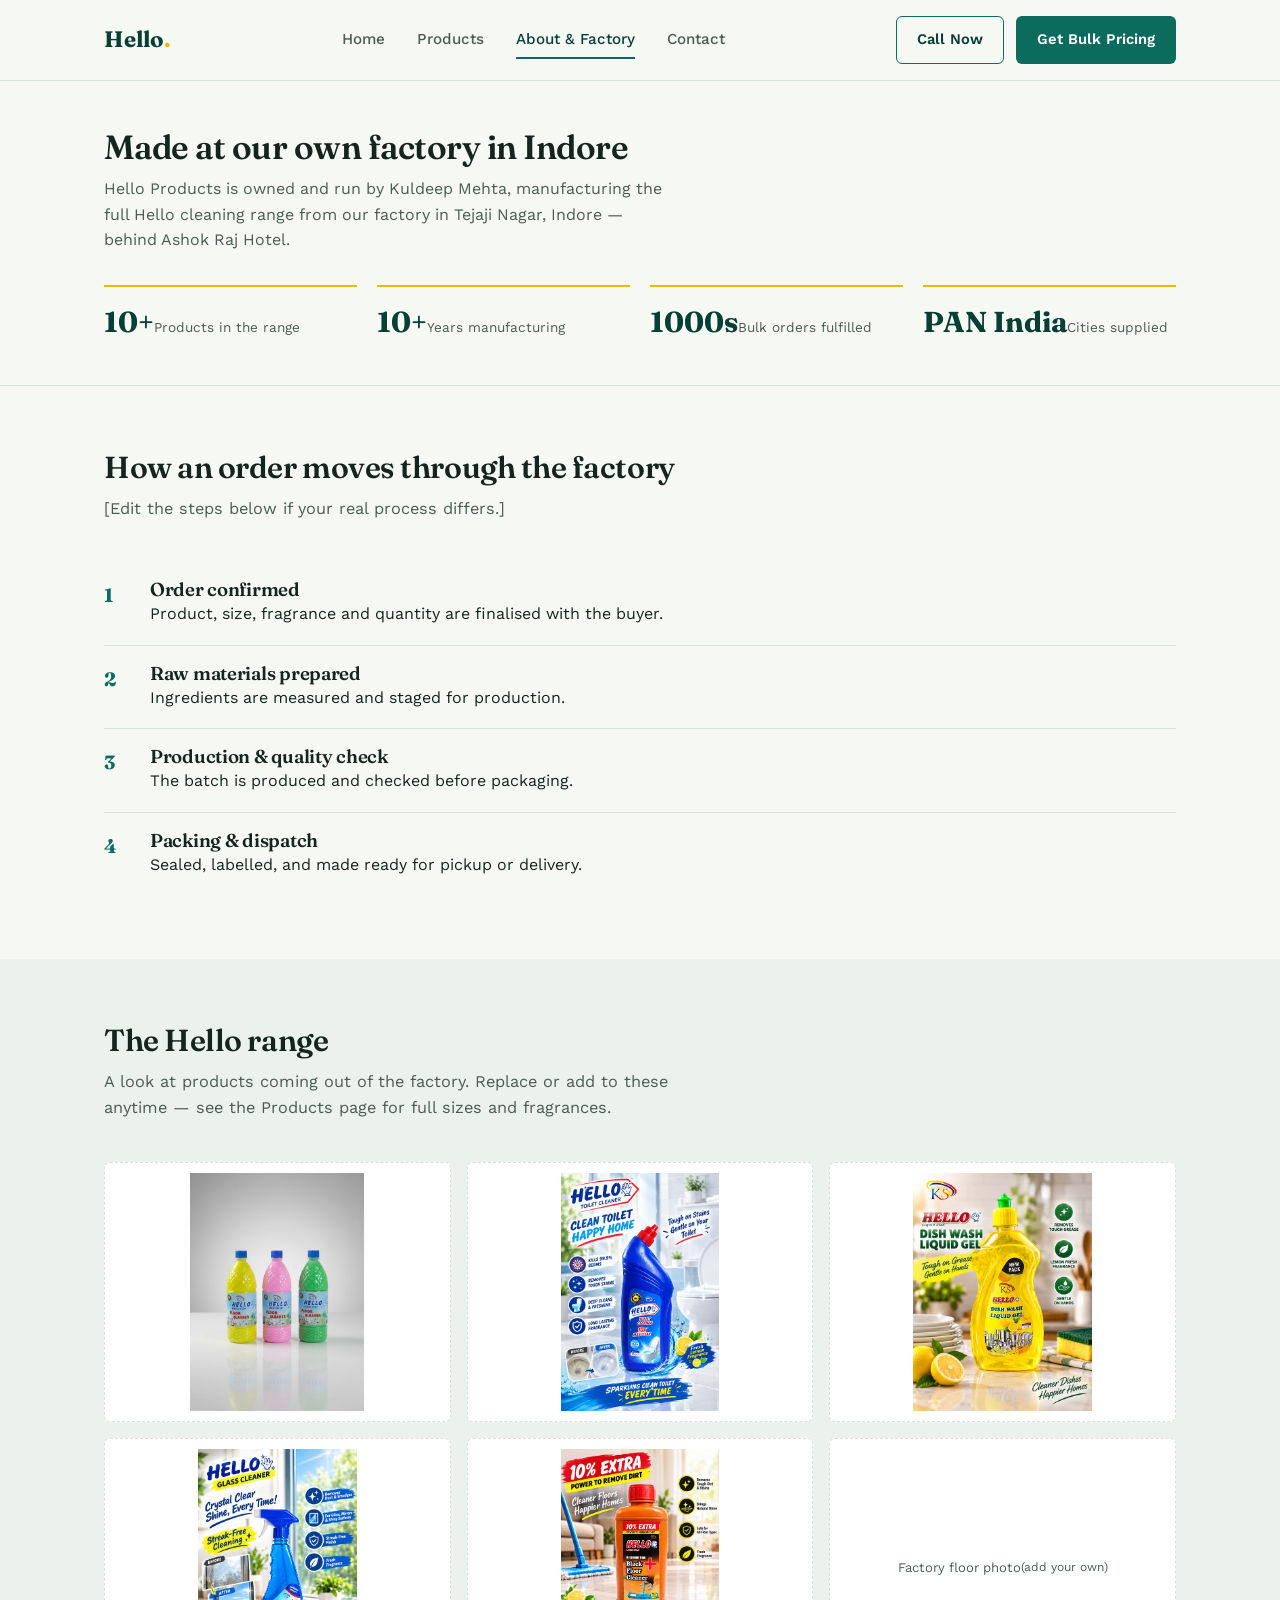
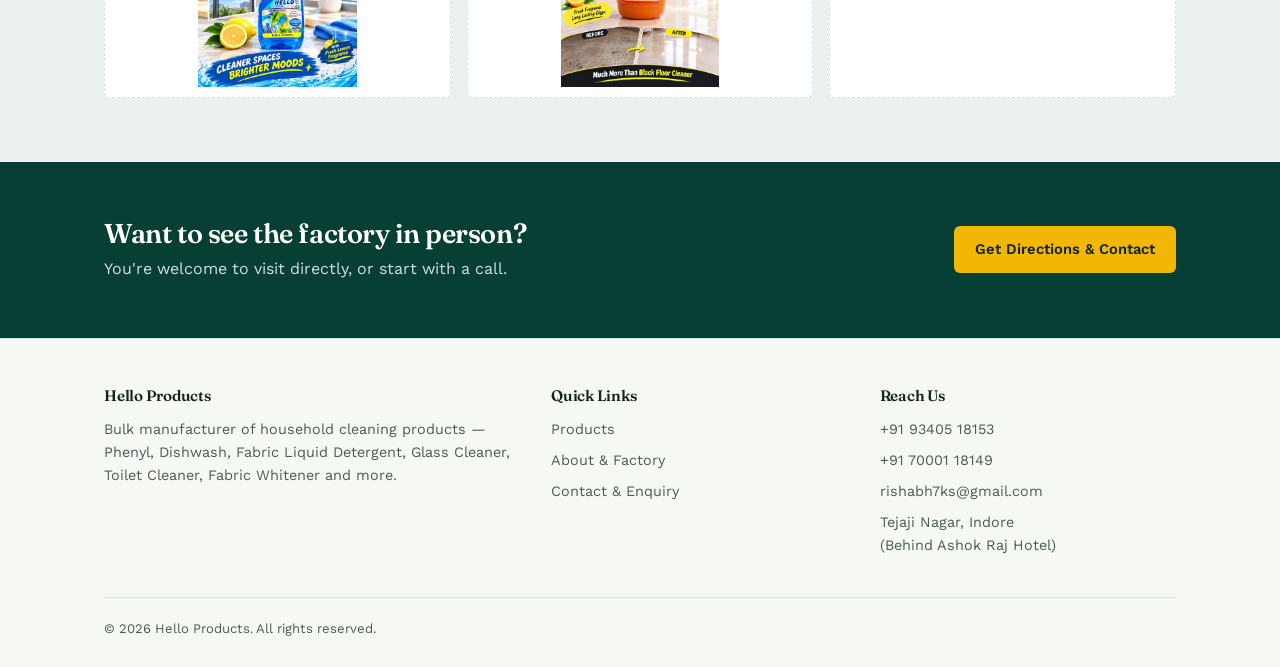
==== about.html @ 66c2fba4 "initial push" ====
<!DOCTYPE html>
<html lang="en">
<head>
<meta charset="UTF-8">
<meta name="viewport" content="width=device-width, initial-scale=1.0">
<title>About &amp; Factory — Hello Products</title>
<meta name="description" content="Hello Products is manufactured at our own factory in Tejaji Nagar, Indore, under owner Kuldeep Mehta.">
<link rel="stylesheet" href="styles.css">
</head>
<body>

<header class="site-header">
  <div class="header-inner">
    <a href="index.html" class="logo">Hello<span>.</span></a>
    <nav class="main-nav">
      <a href="index.html">Home</a>
      <a href="products.html">Products</a>
      <a href="about.html" class="active">About &amp; Factory</a>
      <a href="contact.html">Contact</a>
    </nav>
    <div class="header-actions">
      <a href="tel:+919340518153" class="btn btn-outline">Call Now</a>
      <a href="contact.html" class="btn btn-primary">Get Bulk Pricing</a>
    </div>
    <button class="nav-toggle" aria-label="Toggle menu">&#9776;</button>
  </div>
</header>

<section class="page-header">
  <div class="wrap">
    <h1>Made at our own factory in Indore</h1>
    <p>Hello Products is owned and run by Kuldeep Mehta, manufacturing the full Hello cleaning range from our factory in Tejaji Nagar, Indore — behind Ashok Raj Hotel.</p>
    <div class="factory-stats">
      <div class="stat"><span class="num">10+</span><span>Products in the range</span></div>
      <div class="stat"><span class="num">10+</span><span>Years manufacturing</span></div>
      <div class="stat"><span class="num">1000s</span><span>Bulk orders fulfilled</span></div>
      <div class="stat"><span class="num">PAN India</span><span>Cities supplied</span></div>
    </div>
  </div>
</section>

<section>
  <div class="wrap">
    <div class="section-head">
      <h2>How an order moves through the factory</h2>
      <p>[Edit the steps below if your real process differs.]</p>
    </div>
    <ol class="process-list">
      <li>
        <div>
          <h3>Order confirmed</h3>
          <p>Product, size, fragrance and quantity are finalised with the buyer.</p>
        </div>
      </li>
      <li>
        <div>
          <h3>Raw materials prepared</h3>
          <p>Ingredients are measured and staged for production.</p>
        </div>
      </li>
      <li>
        <div>
          <h3>Production &amp; quality check</h3>
          <p>The batch is produced and checked before packaging.</p>
        </div>
      </li>
      <li>
        <div>
          <h3>Packing &amp; dispatch</h3>
          <p>Sealed, labelled, and made ready for pickup or delivery.</p>
        </div>
      </li>
    </ol>
  </div>
</section>

<section class="section-alt">
  <div class="wrap">
    <div class="section-head">
      <h2>The Hello range</h2>
      <p>A look at products coming out of the factory. Replace or add to these anytime — see the Products page for full sizes and fragrances.</p>
    </div>
    <div class="gallery-grid">
      <div class="gallery-item"><img src="images/phenyl-1l.jpg" alt="Hello Phenyl bottles"></div>
      <div class="gallery-item"><img src="images/toilet-cleaner.jpg" alt="Hello Toilet Cleaner"></div>
      <div class="gallery-item"><img src="images/dishwash.jpg" alt="Hello Dishwash Liquid Gel"></div>
      <div class="gallery-item"><img src="images/glass-cleaner.jpg" alt="Hello Glass Cleaner"></div>
      <div class="gallery-item"><img src="images/black-phenyl.jpg" alt="Hello Dr. Black Phenyl"></div>
      <div class="gallery-item">Factory floor photo<br><span style="font-size:0.75rem;">(add your own)</span></div>
    </div>
  </div>
</section>

<section class="cta-band">
  <div class="wrap">
    <div>
      <h2>Want to see the factory in person?</h2>
      <p>You're welcome to visit directly, or start with a call.</p>
    </div>
    <div class="cta-actions">
      <a href="contact.html" class="btn btn-accent">Get Directions &amp; Contact</a>
    </div>
  </div>
</section>

<footer class="site-footer">
  <div class="wrap">
    <div class="footer-grid">
      <div class="footer-col">
        <h4>Hello Products</h4>
        <p>Bulk manufacturer of household cleaning products — Phenyl, Dishwash, Fabric Liquid Detergent, Glass Cleaner, Toilet Cleaner, Fabric Whitener and more.</p>
      </div>
      <div class="footer-col">
        <h4>Quick Links</h4>
        <a href="products.html">Products</a>
        <a href="about.html">About &amp; Factory</a>
        <a href="contact.html">Contact &amp; Enquiry</a>
      </div>
      <div class="footer-col">
        <h4>Reach Us</h4>
        <a href="tel:+919340518153">+91 93405 18153</a>
        <a href="tel:+917000118149">+91 70001 18149</a>
        <a href="mailto:rishabh7ks@gmail.com">rishabh7ks@gmail.com</a>
        <p>Tejaji Nagar, Indore<br>(Behind Ashok Raj Hotel)</p>
      </div>
    </div>
    <div class="footer-bottom">
      &copy; 2026 Hello Products. All rights reserved.
    </div>
  </div>
</footer>

<script src="script.js"></script>
</body>
</html>
---- styles.css ----
@import url('https://fonts.googleapis.com/css2?family=Fraunces:opsz,wght@9..144,500;9..144,600;9..144,700&family=Work+Sans:wght@400;500;600&display=swap');

:root{
  --paper:#F6F8F4;
  --paper-alt:#EBF1EC;
  --ink:#16241F;
  --ink-soft:#4B5B54;
  --teal:#0B6B5C;
  --teal-deep:#073F35;
  --citrus:#F2B705;
  --line:#D8E2DC;
  --white:#FFFFFF;
  --radius:6px;
  --maxw:1120px;
}

*{box-sizing:border-box;margin:0;padding:0;}

html{scroll-behavior:smooth;}

body{
  font-family:'Work Sans',sans-serif;
  color:var(--ink);
  background:var(--paper);
  line-height:1.6;
  font-size:16px;
}

h1,h2,h3,h4{
  font-family:'Fraunces',serif;
  font-weight:600;
  line-height:1.12;
  letter-spacing:-0.015em;
}

a{color:inherit;text-decoration:none;}

img{max-width:100%;display:block;}

.wrap{
  max-width:var(--maxw);
  margin:0 auto;
  padding:0 24px;
}

/* ---------- Header ---------- */
.site-header{
  border-bottom:1px solid var(--line);
  background:var(--paper);
  position:sticky;
  top:0;
  z-index:50;
}
.header-inner{
  display:flex;
  align-items:center;
  justify-content:space-between;
  padding:16px 24px;
  max-width:var(--maxw);
  margin:0 auto;
}
.logo{
  font-family:'Fraunces',serif;
  font-weight:700;
  font-size:1.4rem;
  color:var(--teal-deep);
}
.logo span{color:var(--citrus);}

.main-nav{
  display:flex;
  gap:32px;
  align-items:center;
}
.main-nav a{
  font-size:0.95rem;
  font-weight:500;
  color:var(--ink-soft);
  padding:6px 0;
  border-bottom:2px solid transparent;
}
.main-nav a:hover,
.main-nav a.active{
  color:var(--teal-deep);
  border-bottom-color:var(--teal);
}

.header-actions{
  display:flex;
  gap:12px;
  align-items:center;
}

.btn{
  display:inline-flex;
  align-items:center;
  gap:8px;
  padding:11px 20px;
  border-radius:var(--radius);
  font-weight:600;
  font-size:0.92rem;
  border:1.5px solid transparent;
  cursor:pointer;
}
.btn-primary{
  background:var(--teal);
  color:var(--white);
}
.btn-primary:hover{background:var(--teal-deep);}
.btn-accent{
  background:var(--citrus);
  color:var(--ink);
}
.btn-accent:hover{filter:brightness(0.93);}
.btn-outline{
  background:transparent;
  border-color:var(--teal);
  color:var(--teal-deep);
}
.btn-outline:hover{background:var(--paper-alt);}
.btn-block{width:100%;justify-content:center;}

.nav-toggle{
  display:none;
  background:none;
  border:none;
  font-size:1.6rem;
  color:var(--ink);
  cursor:pointer;
}

/* ---------- Hero ---------- */
.hero{
  padding:80px 0 72px;
  border-bottom:1px solid var(--line);
}
.hero-grid{
  display:grid;
  grid-template-columns:1.1fr 0.9fr;
  gap:64px;
  align-items:center;
}
.eyebrow-plain{
  color:var(--teal-deep);
  font-weight:600;
  font-size:0.95rem;
  letter-spacing:0.02em;
  margin-bottom:18px;
}
.hero h1{
  font-size:2.9rem;
  font-weight:600;
  max-width:560px;
  margin-bottom:24px;
}
.hero p.lede{
  font-size:1.15rem;
  color:var(--ink-soft);
  max-width:480px;
  margin-bottom:32px;
  line-height:1.65;
}
.hero-ctas{
  display:flex;
  gap:14px;
  margin-bottom:32px;
  flex-wrap:wrap;
}
.hero-note{
  font-size:0.88rem;
  color:var(--ink-soft);
  border-left:2px solid var(--citrus);
  padding-left:14px;
  max-width:440px;
  line-height:1.6;
}

.hero-photo-grid{
  display:grid;
  grid-template-columns:1fr 1fr;
  gap:14px;
}
.hero-photo-grid .photo-box{
  aspect-ratio:1/1;
  border-radius:var(--radius);
  border:1px solid var(--line);
  background:var(--white);
  overflow:hidden;
  padding:14px;
}
.hero-photo-grid img{
  display:block;
  width:100%;
  height:100%;
  object-fit:contain;
}

/* ---------- Sections ---------- */
section{padding:64px 0;}
.section-alt{background:var(--paper-alt);}
.section-head{
  max-width:620px;
  margin-bottom:40px;
}
.section-head h2{font-size:1.9rem;margin-bottom:12px;}
.section-head p{color:var(--ink-soft);font-size:1.02rem;}

/* How it works */
.steps{
  display:grid;
  grid-template-columns:repeat(4,1fr);
  gap:24px;
}
.step{
  border-top:2px solid var(--teal);
  padding-top:16px;
}
.step .num{
  font-family:'Fraunces',serif;
  font-weight:700;
  color:var(--teal);
  font-size:1.3rem;
  display:block;
  margin-bottom:8px;
}
.step h3{font-size:1.05rem;margin-bottom:6px;}
.step p{color:var(--ink-soft);font-size:0.92rem;}

/* Product grid */
.product-grid{
  display:grid;
  grid-template-columns:repeat(3,1fr);
  gap:20px;
}
.product-card{
  background:var(--white);
  border:1px solid var(--line);
  border-radius:var(--radius);
  padding:24px;
  display:flex;
  flex-direction:column;
  gap:10px;
}
.product-card .icon-wrap{
  width:44px;height:44px;
  display:flex;align-items:center;justify-content:center;
  background:var(--paper-alt);
  border-radius:var(--radius);
  margin-bottom:6px;
}
.product-card .icon-wrap svg{width:24px;height:24px;}

.card-photo{
  width:100%;
  height:220px;
  border-radius:var(--radius);
  overflow:hidden;
  background:var(--paper-alt);
  margin-bottom:4px;
  padding:10px;
}
.card-photo img{
  display:block;
  width:100%;
  height:100%;
  object-fit:contain;
}
.product-card h3{font-size:1.05rem;}
.product-card p{color:var(--ink-soft);font-size:0.9rem;flex-grow:1;}
.product-card .moq{font-size:0.78rem;color:var(--teal-deep);font-weight:600;}

.variant-group{margin-top:2px;}
.variant-label{
  font-size:0.78rem;
  font-weight:600;
  color:var(--ink-soft);
  display:block;
  margin-bottom:6px;
}
.chip-row{
  display:flex;
  flex-wrap:wrap;
  gap:6px;
  margin-bottom:4px;
}
.chip{
  font-size:0.78rem;
  padding:4px 10px;
  border:1px solid var(--line);
  border-radius:20px;
  background:var(--paper-alt);
  color:var(--ink);
}

.product-card .enquire-link{
  font-size:0.88rem;
  font-weight:600;
  color:var(--teal-deep);
  border-bottom:1.5px solid var(--citrus);
  align-self:flex-start;
}

/* Why us */
.why-grid{
  display:grid;
  grid-template-columns:repeat(2,1fr);
  gap:28px;
}
.why-item{display:flex;gap:16px;}
.why-item .dot{
  width:8px;height:8px;border-radius:50%;
  background:var(--citrus);
  margin-top:9px;flex-shrink:0;
}
.why-item h3{font-size:1.05rem;margin-bottom:4px;}
.why-item p{color:var(--ink-soft);font-size:0.92rem;}

/* CTA band */
.cta-band{
  background:var(--teal-deep);
  color:var(--white);
  padding:56px 0;
}
.cta-band .wrap{
  display:flex;
  justify-content:space-between;
  align-items:center;
  gap:24px;
  flex-wrap:wrap;
}
.cta-band h2{color:var(--white);font-size:1.7rem;max-width:480px;}
.cta-band p{color:#CFE3DC;margin-top:8px;}
.cta-band .cta-actions{display:flex;gap:12px;flex-wrap:wrap;}

/* Footer */
.site-footer{
  border-top:1px solid var(--line);
  padding:48px 0 28px;
}
.footer-grid{
  display:grid;
  grid-template-columns:1.4fr 1fr 1fr;
  gap:32px;
  margin-bottom:32px;
}
.footer-col h4{font-size:0.95rem;margin-bottom:14px;}
.footer-col p, .footer-col a{
  color:var(--ink-soft);
  font-size:0.9rem;
  display:block;
  margin-bottom:8px;
}
.footer-col a:hover{color:var(--teal-deep);}
.footer-bottom{
  border-top:1px solid var(--line);
  padding-top:20px;
  font-size:0.82rem;
  color:var(--ink-soft);
}

/* Page header (non-home pages) */
.page-header{
  padding:48px 0 40px;
  border-bottom:1px solid var(--line);
}
.page-header h1{font-size:2.1rem;margin-bottom:10px;}
.page-header p{color:var(--ink-soft);max-width:560px;}

/* About page */
.factory-stats{
  display:grid;
  grid-template-columns:repeat(4,1fr);
  gap:20px;
  margin-top:32px;
}
.stat{
  border-top:2px solid var(--citrus);
  padding-top:12px;
}
.stat .num{
  font-family:'Fraunces',serif;
  font-weight:700;
  font-size:1.8rem;
  color:var(--teal-deep);
}
.stat span{color:var(--ink-soft);font-size:0.85rem;}

.gallery-grid{
  display:grid;
  grid-template-columns:repeat(3,1fr);
  gap:16px;
}
.gallery-item{
  aspect-ratio:4/3;
  background:var(--white);
  border:1px dashed var(--line);
  border-radius:var(--radius);
  overflow:hidden;
  display:flex;
  align-items:center;
  justify-content:center;
  color:var(--ink-soft);
  font-size:0.82rem;
  text-align:center;
  padding:12px;
}
.gallery-item:has(img){padding:10px;}
.gallery-item img{
  display:block;
  width:100%;
  height:100%;
  object-fit:contain;
}

.process-list{
  counter-reset:process;
  margin-top:8px;
}
.process-list li{
  counter-increment:process;
  display:flex;
  gap:18px;
  padding:18px 0;
  border-bottom:1px solid var(--line);
}
.process-list li:last-child{border-bottom:none;}
.process-list li::before{
  content:counter(process);
  font-family:'Fraunces',serif;
  font-weight:700;
  color:var(--teal);
  font-size:1.2rem;
  flex-shrink:0;
  width:28px;
}

/* Contact page */
.contact-grid{
  display:grid;
  grid-template-columns:1fr 1fr;
  gap:48px;
}
.contact-info-block{
  margin-bottom:28px;
}
.contact-info-block h3{font-size:1rem;margin-bottom:6px;}
.contact-info-block p, .contact-info-block a{color:var(--ink-soft);font-size:0.95rem;}

.form-field{margin-bottom:18px;}
.form-field label{
  display:block;
  font-size:0.88rem;
  font-weight:600;
  margin-bottom:6px;
}
.form-field input,
.form-field select,
.form-field textarea{
  width:100%;
  padding:11px 12px;
  border:1px solid var(--line);
  border-radius:var(--radius);
  font-family:'Work Sans',sans-serif;
  font-size:0.95rem;
  background:var(--white);
  color:var(--ink);
}
.form-field textarea{resize:vertical;min-height:90px;}
.form-field input:focus,
.form-field select:focus,
.form-field textarea:focus{
  outline:2px solid var(--teal);
  outline-offset:1px;
}
.char-count{
  font-size:0.78rem;
  color:var(--ink-soft);
  text-align:right;
  margin-top:4px;
}

.chip-select{
  display:flex;
  flex-wrap:wrap;
  gap:8px;
}
.chip-option{
  padding:9px 16px;
  border:1px solid var(--line);
  border-radius:20px;
  background:var(--white);
  font-family:'Work Sans',sans-serif;
  font-size:0.88rem;
  color:var(--ink);
  cursor:pointer;
}
.chip-option:hover{border-color:var(--teal);}
.chip-option.selected{
  background:var(--teal);
  color:var(--white);
  border-color:var(--teal);
}
.form-note{
  font-size:0.82rem;
  color:var(--ink-soft);
  margin-top:12px;
}

/* Product detail page */
.back-link{
  font-size:0.9rem;
  font-weight:600;
  color:var(--teal-deep);
}
.detail-grid{
  display:grid;
  grid-template-columns:0.9fr 1.1fr;
  gap:48px;
  align-items:start;
  padding-bottom:24px;
}
.detail-photo{
  background:var(--white);
  border:1px solid var(--line);
  border-radius:var(--radius);
  aspect-ratio:1/1;
  overflow:hidden;
  padding:24px;
}
.detail-photo img{
  display:block;
  width:100%;
  height:100%;
  object-fit:contain;
}
.detail-photo-placeholder{
  display:flex;
  align-items:center;
  justify-content:center;
  background:var(--paper-alt);
}
.detail-info h1{font-size:2.1rem;margin-bottom:12px;}
.detail-desc{
  color:var(--ink-soft);
  font-size:1.05rem;
  margin-bottom:24px;
  line-height:1.6;
}
.detail-info .variant-group{margin-bottom:18px;}
.detail-info h3{
  font-size:1.1rem;
  margin-top:8px;
  margin-bottom:12px;
}
.benefit-list{
  list-style:none;
}
.benefit-list li{
  padding:8px 0 8px 22px;
  border-bottom:1px solid var(--line);
  color:var(--ink-soft);
  position:relative;
  font-size:0.95rem;
}
.benefit-list li::before{
  content:"";
  position:absolute;
  left:0;
  top:16px;
  width:7px;height:7px;
  border-radius:50%;
  background:var(--citrus);
}
.benefit-list li:last-child{border-bottom:none;}

/* Homepage product shelf (horizontal scroll) */
.shelf-wrap{position:relative;}
.product-shelf{
  display:flex;
  gap:18px;
  overflow-x:auto;
  scroll-snap-type:x proximity;
  padding-bottom:12px;
  scrollbar-width:thin;
}
.shelf-card{
  flex:0 0 200px;
  scroll-snap-align:start;
  text-align:center;
}
.shelf-card .shelf-photo{
  width:200px;
  height:200px;
  background:var(--white);
  border:1px solid var(--line);
  border-radius:var(--radius);
  overflow:hidden;
  padding:16px;
  margin-bottom:12px;
}
.shelf-card .shelf-photo img{
  display:block;
  width:100%;
  height:100%;
  object-fit:contain;
}
.shelf-card .shelf-photo-placeholder{
  display:flex;
  align-items:center;
  justify-content:center;
  background:var(--paper-alt);
}
.shelf-card h3{
  font-size:1rem;
  font-weight:600;
}
.shelf-nav{
  display:flex;
  gap:10px;
  margin-top:16px;
}
.shelf-nav button{
  width:38px;height:38px;
  border-radius:50%;
  border:1px solid var(--line);
  background:var(--white);
  font-size:1.1rem;
  cursor:pointer;
  color:var(--teal-deep);
}
.shelf-nav button:hover{background:var(--paper-alt);}

@media (max-width:860px){
  .main-nav{
    position:absolute;
    top:100%;left:0;right:0;
    background:var(--paper);
    border-bottom:1px solid var(--line);
    flex-direction:column;
    align-items:flex-start;
    padding:16px 24px 24px;
    gap:14px;
    display:none;
  }
  .main-nav.open{display:flex;}
  .nav-toggle{display:block;}
  .header-actions .btn-outline{display:none;}
  .hero-grid{grid-template-columns:1fr;gap:36px;}
  .hero h1{font-size:2.1rem;}
  .steps{grid-template-columns:repeat(2,1fr);}
  .product-grid{grid-template-columns:repeat(2,1fr);}
  .why-grid{grid-template-columns:1fr;}
  .footer-grid{grid-template-columns:1fr;gap:24px;}
  .factory-stats{grid-template-columns:repeat(2,1fr);}
  .gallery-grid{grid-template-columns:repeat(2,1fr);}
  .contact-grid{grid-template-columns:1fr;gap:36px;}
  .bottle-row{flex-wrap:wrap;}
  .bottle{flex:1 1 30%;}
  .detail-grid{grid-template-columns:1fr;gap:28px;}
  .shelf-card{flex:0 0 150px;}
  .shelf-card .shelf-photo{width:150px;height:150px;}
}
@media (max-width:520px){
  .steps{grid-template-columns:1fr;}
  .product-grid{grid-template-columns:1fr;}
  .factory-stats{grid-template-columns:repeat(2,1fr);}
  .cta-band .wrap{flex-direction:column;align-items:flex-start;}
}
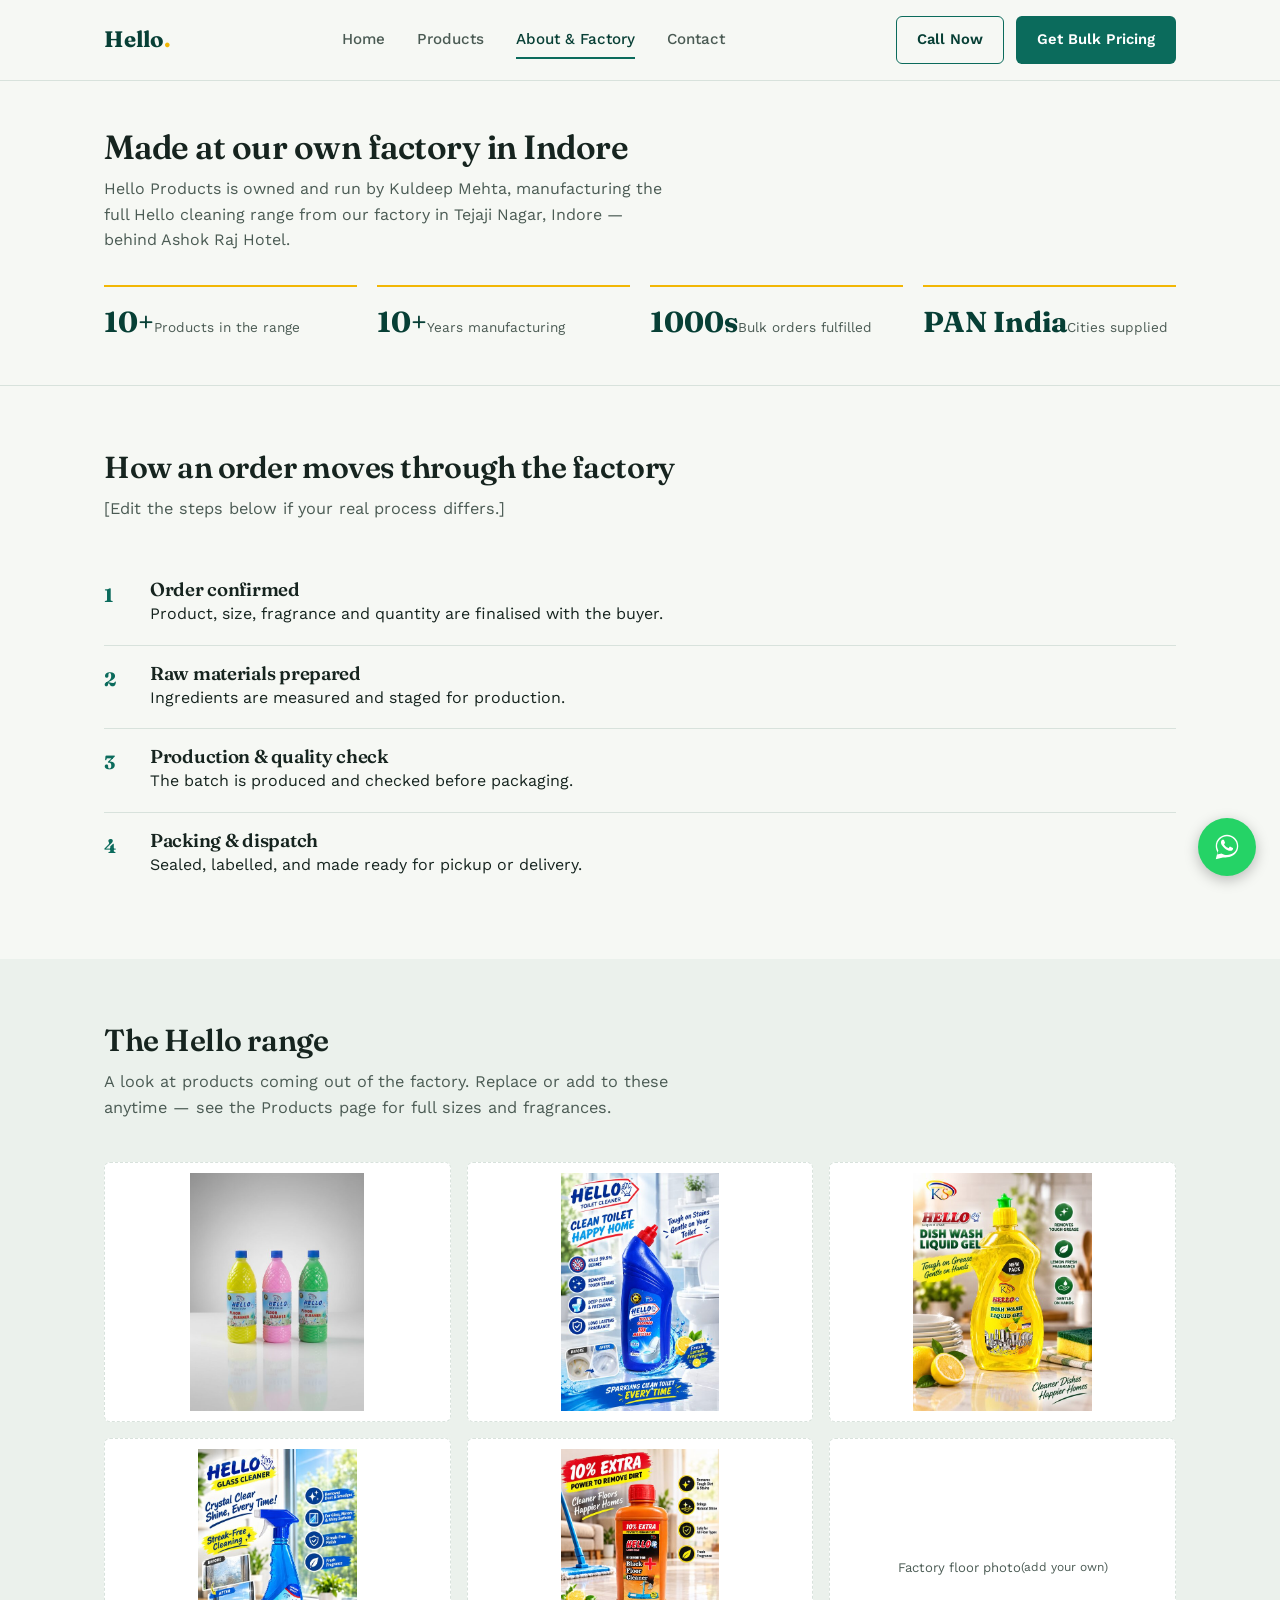
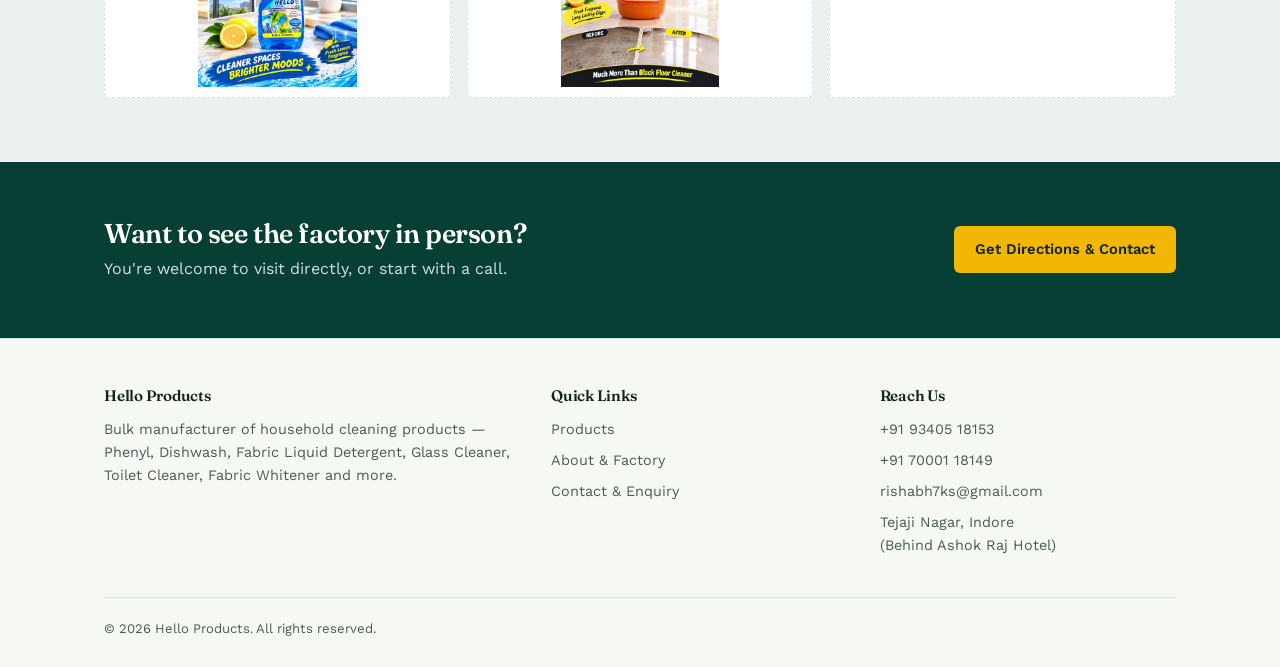
==== commit 0536c19d: "Add WhatsApp button + clickable product cards" ====
--- a/about.html
+++ b/about.html
@@ -128,6 +128,9 @@
       &copy; 2026 Hello Products. All rights reserved.
     </div>
   </div>
+  <a href="https://wa.me/919340518153?text=Hi%2C%20I%20would%20like%20to%20order%20some%20cleaning%20products." target="_blank" rel="noopener" class="whatsapp-float" aria-label="Order on WhatsApp">
+  <svg viewBox="0 0 32 32" fill="white" xmlns="http://www.w3.org/2000/svg"><path d="M16.001 3C9.373 3 4 8.373 4 15c0 2.386.7 4.607 1.902 6.47L4 29l7.72-1.87A11.93 11.93 0 0 0 16.001 27C22.629 27 28 21.627 28 15S22.629 3 16.001 3zm0 21.6c-1.98 0-3.83-.55-5.41-1.5l-.388-.23-4.58 1.11 1.13-4.46-.253-.4A9.55 9.55 0 0 1 5.4 15c0-5.85 4.75-10.6 10.6-10.6S26.6 9.15 26.6 15 21.85 24.6 16 24.6zm5.79-7.93c-.317-.159-1.874-.925-2.164-1.03-.29-.106-.502-.159-.714.159-.211.317-.82 1.03-1.005 1.242-.185.211-.37.238-.687.079-.317-.159-1.338-.493-2.548-1.57-.942-.84-1.578-1.878-1.763-2.195-.185-.317-.02-.489.139-.647.143-.142.317-.37.476-.555.159-.185.211-.317.317-.529.106-.211.053-.397-.026-.555-.079-.159-.714-1.72-.978-2.356-.257-.618-.519-.534-.714-.544-.185-.009-.397-.011-.608-.011-.211 0-.555.079-.846.397-.29.317-1.11 1.084-1.11 2.645s1.136 3.07 1.294 3.281c.159.211 2.236 3.415 5.42 4.789.757.327 1.348.522 1.809.668.76.242 1.452.208 1.999.126.61-.091 1.874-.766 2.138-1.507.264-.74.264-1.374.185-1.507-.079-.132-.29-.211-.608-.37z"/></svg>
+</a>
 </footer>
 
 <script src="script.js"></script>
--- a/styles.css
+++ b/styles.css
@@ -240,6 +240,13 @@
   display:flex;
   flex-direction:column;
   gap:10px;
+  cursor:pointer;
+  transition:border-color 0.15s ease, transform 0.15s ease, box-shadow 0.15s ease;
+}
+.product-card:hover{
+  border-color:var(--teal);
+  transform:translateY(-2px);
+  box-shadow:0 6px 16px rgba(11,107,92,0.12);
 }
 .product-card .icon-wrap{
   width:44px;height:44px;
@@ -666,3 +673,26 @@
   .factory-stats{grid-template-columns:repeat(2,1fr);}
   .cta-band .wrap{flex-direction:column;align-items:flex-start;}
 }
+
+/* Floating WhatsApp button */
+.whatsapp-float{
+  position:fixed;
+  bottom:24px;
+  right:24px;
+  width:58px;
+  height:58px;
+  background:#25D366;
+  border-radius:50%;
+  display:flex;
+  align-items:center;
+  justify-content:center;
+  box-shadow:0 4px 14px rgba(0,0,0,0.25);
+  z-index:1000;
+  transition:transform 0.15s ease;
+}
+.whatsapp-float:hover{transform:scale(1.07);}
+.whatsapp-float svg{width:30px;height:30px;}
+@media (max-width:520px){
+  .whatsapp-float{width:52px;height:52px;bottom:18px;right:18px;}
+  .whatsapp-float svg{width:26px;height:26px;}
+}
